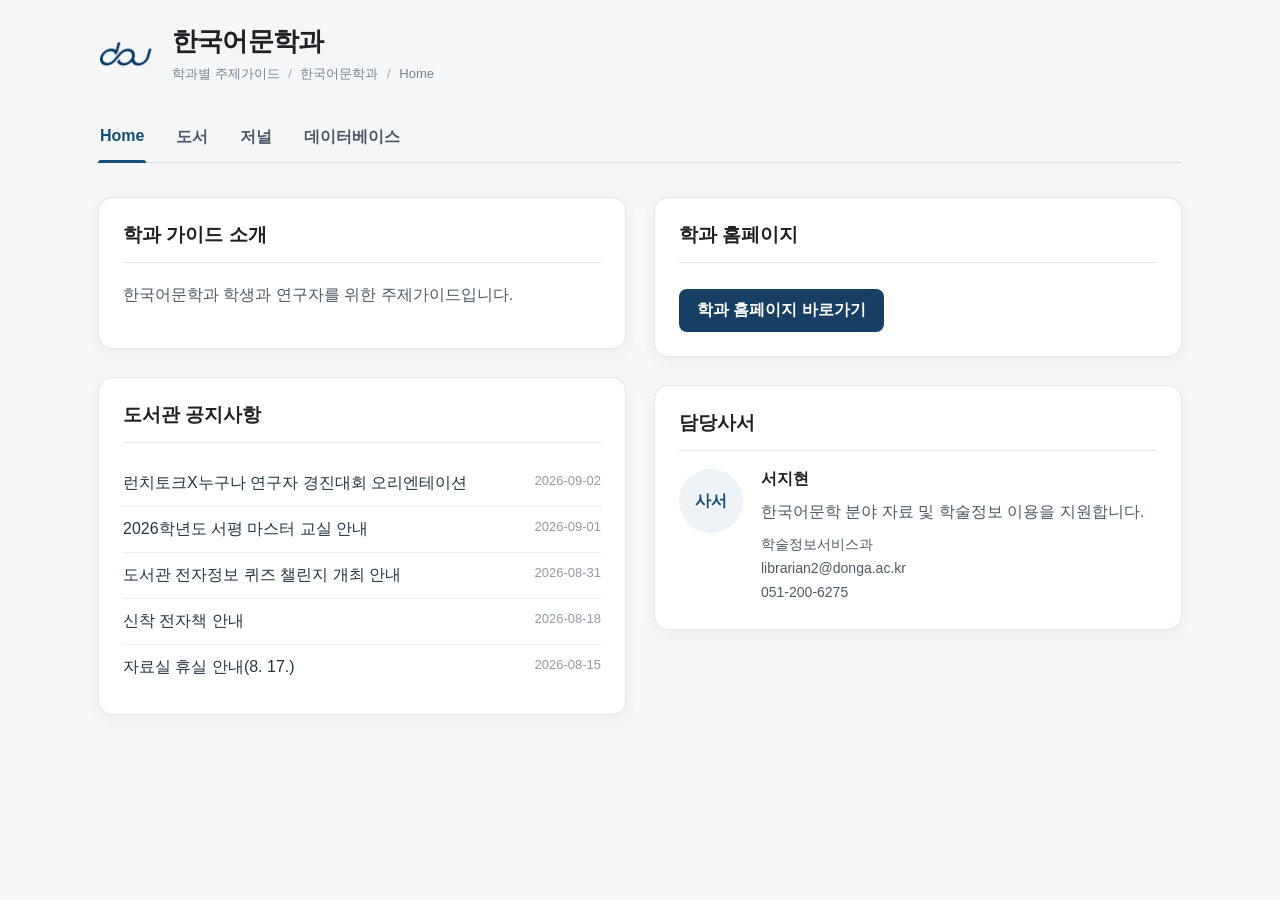
==== public/guide/korean-language-literature/index.html @ 9e4f4339 "Initial subject guide prototype" ====
<!DOCTYPE html>
<html lang="ko">
<head>
    <meta charset="UTF-8">
    <meta name="viewport" content="width=device-width, initial-scale=1.0">

    <title>
한국어문학과 주제가이드
</title>

    <link rel="stylesheet" href="/static/css/style.css">
</head>

<body>

    <div class="site-container">

        <header class="site-header">

            <div class="guide-title-wrap">
                <div class="guide-logo">
                    <img src="/static/images/logo.png" alt="동아대학교">
                </div>

                <div>
                    <h1 class="guide-title">한국어문학과</h1>

                    <div class="breadcrumb">
                        학과별 주제가이드
                        <span>/</span>
                        한국어문학과
                        <span>/</span>
                        
Home

                    </div>
                </div>
            </div>

                <nav class="guide-nav">
                    <a href="/guide/korean-language-literature/"
                    class="
active
">
                        Home
                    </a>

                    <a href="/guide/korean-language-literature/book/"
                    class="">
                        도서
                    </a>

                    <a href="/guide/korean-language-literature/journal/"
                    class="">
                        저널
                    </a>

                    <a href="/guide/korean-language-literature/database/"
                    class="">
                        데이터베이스
                    </a>
             </nav>

        </header>

        <main class="main-content">
            

<div class="home-grid">

    <div class="home-column">

        <section class="content-card">
            <h2>학과 가이드 소개</h2>

            <p>
                한국어문학과 학생과 연구자를 위한 주제가이드입니다.
            </p>
        </section>


        <section class="content-card">
            <h2>도서관 공지사항</h2>

            <ul class="notice-list">

                
                <li>
                    <a
                        href="https://library.donga.ac.kr/community/notice/?pid=37751"
                        target="_blank"
                        rel="noopener"
                    >
                        런치토크X누구나 연구자 경진대회 오리엔테이션
                    </a>

                    <span>
                        2026-09-02
                    </span>
                </li>
                
                <li>
                    <a
                        href="https://library.donga.ac.kr/community/notice/?pid=37622"
                        target="_blank"
                        rel="noopener"
                    >
                        2026학년도 서평 마스터 교실 안내
                    </a>

                    <span>
                        2026-09-01
                    </span>
                </li>
                
                <li>
                    <a
                        href="https://library.donga.ac.kr/community/notice/?pid=37698"
                        target="_blank"
                        rel="noopener"
                    >
                        도서관 전자정보 퀴즈 챌린지 개최 안내
                    </a>

                    <span>
                        2026-08-31
                    </span>
                </li>
                
                <li>
                    <a
                        href="https://library.donga.ac.kr/community/notice/?pid=37528"
                        target="_blank"
                        rel="noopener"
                    >
                        신착 전자책 안내
                    </a>

                    <span>
                        2026-08-18
                    </span>
                </li>
                
                <li>
                    <a
                        href="https://library.donga.ac.kr/community/notice/?pid=37546"
                        target="_blank"
                        rel="noopener"
                    >
                        자료실 휴실 안내(8. 17.)
                    </a>

                    <span>
                        2026-08-15
                    </span>
                </li>
                

            </ul>
        </section>

    </div>


    <div class="home-column">

        <section class="content-card">
            <h2>학과 홈페이지</h2>

            <p>
                
            </p>

            <a
                class="primary-button"
                href="https://korean.donga.ac.kr/"
                target="_blank"
                rel="noopener"
            >
                학과 홈페이지 바로가기
            </a>
        </section>


        <section class="content-card">
            <h2>담당사서</h2>

            <div class="librarian-info">

                <div class="librarian-avatar">
                    사서
                </div>

                <div>
                    <strong>
                        서지현
                    </strong>

                    <p>
                        한국어문학 분야 자료 및 학술정보 이용을 지원합니다.
                    </p>

                    <p class="librarian-contact">
                        학술정보서비스과<br>
                        librarian2@donga.ac.kr<br>
                        051-200-6275
                    </p>
                </div>

            </div>
        </section>

    </div>

</div>


        </main>

    </div>

</body>
</html>
---- static/css/style.css ----
* {
    box-sizing: border-box;
}


/* -------------------------
   기본
------------------------- */

body {
    margin: 0;

    font-family:
        -apple-system,
        BlinkMacSystemFont,
        "Segoe UI",
        "Noto Sans KR",
        Arial,
        sans-serif;

    background: #f4f6f8;
    color: #202124;
}

.site-container {
    max-width: 1140px;
    margin: 0 auto;
    padding: 24px 28px 60px;
}


/* -------------------------
   상단 영역
------------------------- */

.site-header {
    margin-bottom: 34px;
}

.guide-title-wrap {
    display: flex;
    align-items: center;
    gap: 18px;
}

.guide-logo {
    width: 56px;
    flex-shrink: 0;
}

.guide-logo img {
    display: block;
    width: 56px;
    height: auto;
}

.guide-title {
    margin: 0;

    font-size: 26px;
    font-weight: 700;

    letter-spacing: -0.8px;
}

.breadcrumb {
    margin-top: 6px;

    font-size: 13px;
    color: #7b8490;
}

.breadcrumb span {
    margin: 0 5px;
    color: #a0a6ad;
}


/* -------------------------
   상단 탭 메뉴
------------------------- */

.guide-nav {
    display: flex;
    gap: 28px;

    margin-top: 32px;

    border-bottom: 1px solid #d9dde2;
}

.guide-nav a {
    position: relative;

    display: inline-block;

    padding: 12px 2px 14px;

    font-size: 16px;
    font-weight: 600;

    color: #4d5966;

    text-decoration: none;
}

.guide-nav a:hover {
    color: #174e78;
}

.guide-nav a.active {
    color: #174e78;
}

.guide-nav a.active::after {
    content: "";

    position: absolute;

    left: 0;
    right: 0;
    bottom: -1px;

    height: 3px;

    background: #174e78;

    border-radius: 3px 3px 0 0;
}


/* -------------------------
   본문 공통
------------------------- */

.main-content {
    width: 100%;
}

.content-section {
    background: #ffffff;

    border: 1px solid #e4e7eb;
    border-radius: 14px;

    padding: 24px;

    box-shadow:
        0 4px 16px rgba(0, 0, 0, 0.035);
}

.content-section h2 {
    margin-top: 0;
    font-size: 20px;
}


/* -------------------------
   공통 카드
------------------------- */

.content-card {
    background: #ffffff;

    border: 1px solid #e4e7eb;
    border-radius: 14px;

    padding: 24px;

    box-shadow:
        0 4px 16px rgba(0, 0, 0, 0.035);
}

.content-card h2 {
    margin: 0 0 18px;
    padding-bottom: 14px;

    font-size: 19px;
    font-weight: 700;

    border-bottom: 1px solid #e5e8eb;
}

.content-card p {
    line-height: 1.7;
    color: #4f5964;
}


/* -------------------------
   Home
------------------------- */

.home-grid {
    display: grid;

    grid-template-columns:
        minmax(0, 1fr)
        minmax(0, 1fr);

    gap: 28px;

    align-items: start;
}

.home-column {
    display: flex;
    flex-direction: column;
    gap: 28px;
}


/* -------------------------
   공지사항
------------------------- */

.notice-list {
    list-style: none;

    margin: 0;
    padding: 0;
}

.notice-list li {
    display: flex;

    justify-content: space-between;
    gap: 20px;

    padding: 12px 0;

    border-bottom: 1px solid #edf0f2;
}

.notice-list li:last-child {
    border-bottom: 0;
}

.notice-list a {
    color: #263645;
    text-decoration: none;
}

.notice-list a:hover {
    text-decoration: underline;
}

.notice-list span {
    flex-shrink: 0;

    font-size: 13px;
    color: #929aa3;
}


/* -------------------------
   버튼
------------------------- */

.primary-button {
    display: inline-block;

    margin-top: 8px;

    padding: 11px 18px;

    background: #173f63;
    color: #ffffff;

    border-radius: 8px;

    font-weight: 600;

    text-decoration: none;
}

.primary-button:hover {
    background: #102f4c;
}


/* -------------------------
   담당사서
------------------------- */

.librarian-info {
    display: flex;

    gap: 18px;

    align-items: flex-start;
}

.librarian-avatar {
    display: flex;

    align-items: center;
    justify-content: center;

    flex: 0 0 64px;

    height: 64px;

    border-radius: 50%;

    background: #eef3f7;

    color: #174e78;
    font-weight: 700;
}

.librarian-info p {
    margin: 8px 0 0;
}

.librarian-contact {
    font-size: 14px;
    color: #68737e;
}


/* -------------------------
   저널 페이지 소개
------------------------- */

.page-intro {
    margin-bottom: 20px;
}

.page-intro p {
    margin: 0;

    font-size: 20px;
    line-height: 1.6;

    color: #202124;
}


/* -------------------------
   저널 페이지 레이아웃
------------------------- */

.journal-layout {
    display: grid;

    grid-template-columns:
        minmax(0, 1fr)
        minmax(0, 1fr);

    gap: 44px;

    align-items: start;
}

.journal-left,
.journal-right {
    display: flex;
    flex-direction: column;

    gap: 28px;
}


/* -------------------------
   저널 검색
------------------------- */

.journal-search-card {
    min-height: 165px;
}

.card-description {
    margin: 0 0 16px;

    font-size: 14px;
    color: #68737e;
}

.journal-search-form {
    display: flex;

    width: 100%;
}

.journal-search-form input[type="text"] {
    flex: 1;

    min-width: 0;

    padding: 13px 14px;

    border: 1px solid #cfd6dd;
    border-right: 0;

    border-radius: 8px 0 0 8px;

    background: #ffffff;

    font-size: 14px;

    outline: none;
}

.journal-search-form input[type="text"]:focus {
    border-color: #174e78;
}

.journal-search-form button {
    flex: 0 0 72px;

    border: 0;

    border-radius: 0 8px 8px 0;

    background: #173f63;
    color: #ffffff;

    font-size: 14px;
    font-weight: 600;

    cursor: pointer;
}

.journal-search-form button:hover {
    background: #102f4c;
}


/* -------------------------
   저널 카드 그리드
------------------------- */

.journal-card-grid {
    display: grid;

    grid-template-columns:
        repeat(2, minmax(0, 1fr));

    gap: 14px;
}

.journal-card {
    display: block;

    padding: 17px 16px;

    background: #ffffff;

    border: 1px solid #dfe5ea;
    border-radius: 11px;

    color: inherit;

    text-decoration: none;

    transition:
        border-color 0.15s ease,
        box-shadow 0.15s ease,
        transform 0.15s ease;
}

.journal-card:hover {
    border-color: #b9c8d4;

    box-shadow:
        0 5px 14px rgba(0, 0, 0, 0.05);

    transform: translateY(-1px);
}

.journal-card-header {
    display: flex;

    align-items: flex-start;
    justify-content: space-between;

    gap: 10px;
}

.journal-card h3 {
    margin: 0;

    font-size: 16px;
    line-height: 1.45;

    color: #124d7b;
}

.journal-publisher {
    margin: 12px 0 10px;

    font-size: 13px;

    color: #68737e;
}

.journal-meta {
    display: flex;

    flex-wrap: wrap;

    gap: 8px 16px;

    font-size: 12px;

    color: #8a939c;
}

.journal-meta strong {
    margin-right: 4px;

    color: #4d5966;
}


/* -------------------------
   KCI 배지
------------------------- */

.kci-badge {
    flex-shrink: 0;

    padding: 4px 8px;

    border-radius: 999px;

    background: #edf4fa;

    font-size: 12px;
    font-weight: 700;

    color: #174e78;
}


/* -------------------------
   빈 데이터 안내
------------------------- */

.empty-message {
    grid-column: 1 / -1;

    margin: 0;

    color: #7a838d;
}


/* -------------------------
   반응형
------------------------- */

@media (max-width: 900px) {

    .journal-layout,
    .database-layout {
        grid-template-columns: 1fr;

        gap: 28px;
    }

}


@media (max-width: 820px) {

    .home-grid {
        grid-template-columns: 1fr;
    }

}


@media (max-width: 768px) {

    .site-container {
        padding: 20px 18px 40px;
    }

    .guide-title-wrap {
        align-items: flex-start;
    }

    .guide-logo {
        width: 42px;
    }

    .guide-logo img {
        width: 42px;
    }

    .guide-title {
        font-size: 22px;
    }

    .guide-nav {
        gap: 18px;

        overflow-x: auto;
    }

    .guide-nav a {
        white-space: nowrap;
    }

}


@media (max-width: 620px) {

    .journal-card-grid {
        grid-template-columns: 1fr;
    }

}

/* -------------------------
   Database Page
------------------------- */

.database-layout {
    display: grid;

    grid-template-columns:
        minmax(0, 1fr)
        minmax(0, 1fr);

    gap: 52px;

    align-items: start;
}


.database-list {
    display: flex;
    flex-direction: column;
}


.database-item {
    padding: 14px 0 20px;

    border-bottom: 1px solid #e5e8eb;
}

.database-item:first-child {
    padding-top: 14px;
}

.database-item:last-child {
    padding-bottom: 0;
    border-bottom: 0;
}


.database-title-row {
    display: flex;

    align-items: center;

    gap: 14px;

    width: fit-content;

    color: #124d7b;

    text-decoration: none;
}


.database-title-row:hover .database-name {
    text-decoration: underline;
}


.database-logo {
    display: block;

    width: 96px;
    max-height: 36px;

    object-fit: contain;
    object-position: left center;
}


.database-name {
    font-size: 16px;
    line-height: 1.4;
}


.database-description {
    margin: 12px 0 12px;

    font-size: 14px;
    line-height: 1.6;

    color: #4f5964;
}


.database-meta {
    margin: 0;
}


.database-meta div {
    display: flex;

    gap: 10px;

    margin-top: 5px;

    font-size: 13px;
    line-height: 1.5;
}


.database-meta dt {
    flex: 0 0 32px;

    margin: 0;

    font-weight: 700;

    color: #35414d;
}


.database-meta dd {
    margin: 0;

    color: #67717b;
}
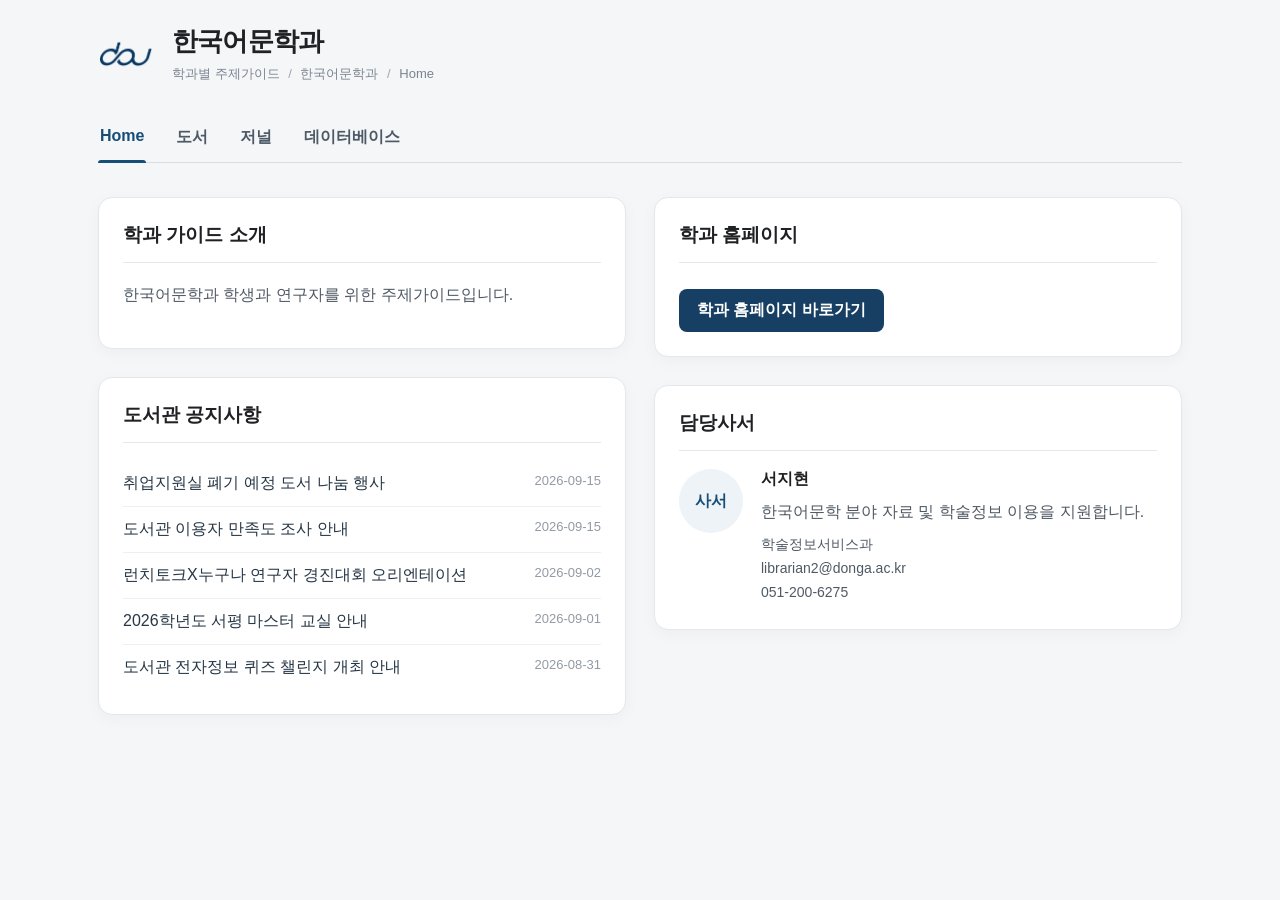
==== commit 39bb1fee: "Update subject guide" ====
--- a/public/guide/korean-language-literature/index.html
+++ b/public/guide/korean-language-literature/index.html
@@ -87,6 +87,34 @@
                 
                 <li>
                     <a
+                        href="https://library.donga.ac.kr/community/notice/?pid=38043"
+                        target="_blank"
+                        rel="noopener"
+                    >
+                        취업지원실 폐기 예정 도서 나눔 행사
+                    </a>
+
+                    <span>
+                        2026-09-15
+                    </span>
+                </li>
+                
+                <li>
+                    <a
+                        href="https://library.donga.ac.kr/community/notice/?pid=38039"
+                        target="_blank"
+                        rel="noopener"
+                    >
+                        도서관 이용자 만족도 조사 안내
+                    </a>
+
+                    <span>
+                        2026-09-15
+                    </span>
+                </li>
+                
+                <li>
+                    <a
                         href="https://library.donga.ac.kr/community/notice/?pid=37751"
                         target="_blank"
                         rel="noopener"
@@ -124,34 +152,6 @@
 
                     <span>
                         2026-08-31
-                    </span>
-                </li>
-                
-                <li>
-                    <a
-                        href="https://library.donga.ac.kr/community/notice/?pid=37528"
-                        target="_blank"
-                        rel="noopener"
-                    >
-                        신착 전자책 안내
-                    </a>
-
-                    <span>
-                        2026-08-18
-                    </span>
-                </li>
-                
-                <li>
-                    <a
-                        href="https://library.donga.ac.kr/community/notice/?pid=37546"
-                        target="_blank"
-                        rel="noopener"
-                    >
-                        자료실 휴실 안내(8. 17.)
-                    </a>
-
-                    <span>
-                        2026-08-15
                     </span>
                 </li>
                 
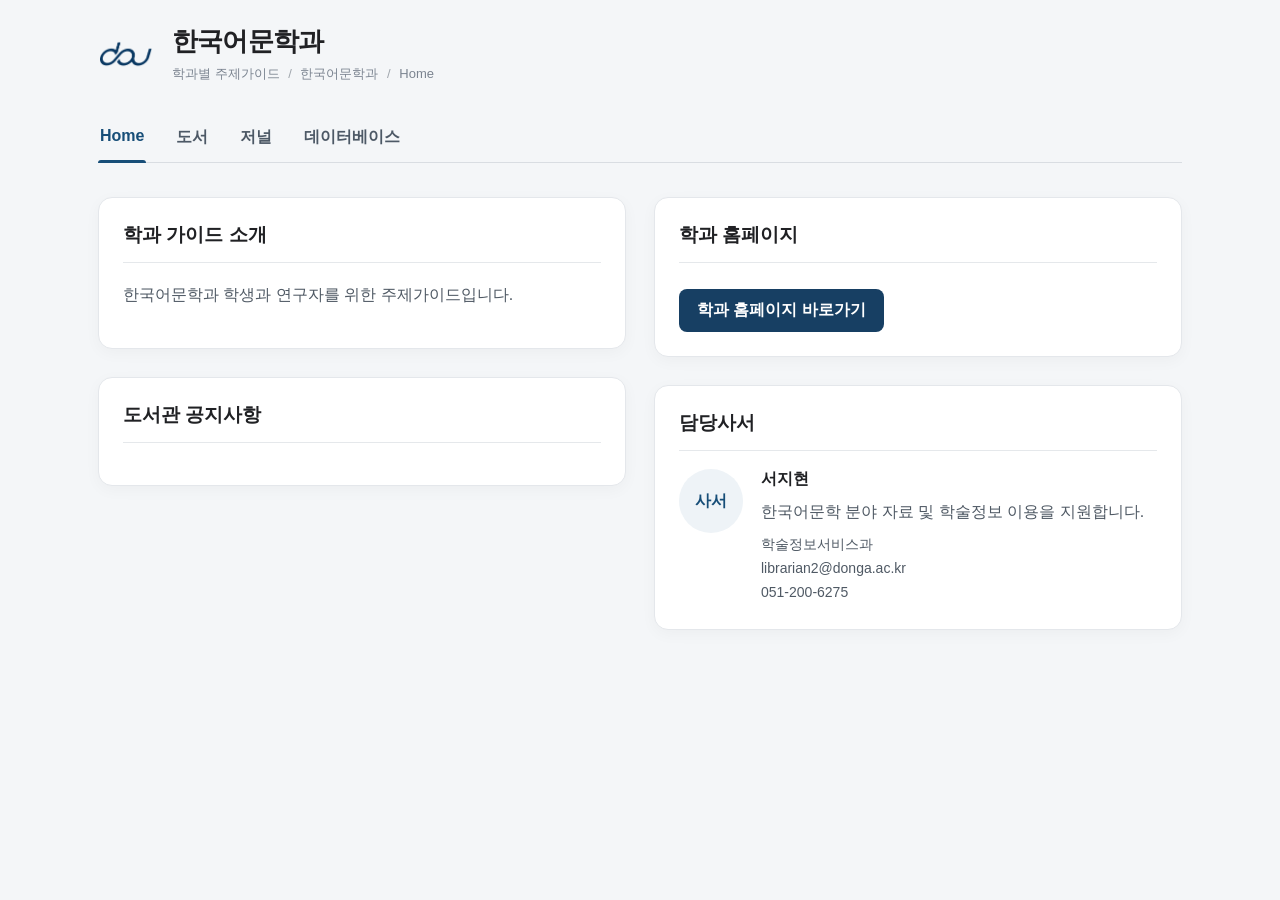
==== commit bf0a7b05: "도서페이지완료" ====
--- a/public/guide/korean-language-literature/index.html
+++ b/public/guide/korean-language-literature/index.html
@@ -26,7 +26,7 @@
                     <h1 class="guide-title">한국어문학과</h1>
 
                     <div class="breadcrumb">
-                        학과별 주제가이드
+                        <a href="/guide/">학과별 주제가이드</a>
                         <span>/</span>
                         한국어문학과
                         <span>/</span>
@@ -84,76 +84,6 @@
 
             <ul class="notice-list">
 
-                
-                <li>
-                    <a
-                        href="https://library.donga.ac.kr/community/notice/?pid=38043"
-                        target="_blank"
-                        rel="noopener"
-                    >
-                        취업지원실 폐기 예정 도서 나눔 행사
-                    </a>
-
-                    <span>
-                        2026-09-15
-                    </span>
-                </li>
-                
-                <li>
-                    <a
-                        href="https://library.donga.ac.kr/community/notice/?pid=38039"
-                        target="_blank"
-                        rel="noopener"
-                    >
-                        도서관 이용자 만족도 조사 안내
-                    </a>
-
-                    <span>
-                        2026-09-15
-                    </span>
-                </li>
-                
-                <li>
-                    <a
-                        href="https://library.donga.ac.kr/community/notice/?pid=37751"
-                        target="_blank"
-                        rel="noopener"
-                    >
-                        런치토크X누구나 연구자 경진대회 오리엔테이션
-                    </a>
-
-                    <span>
-                        2026-09-02
-                    </span>
-                </li>
-                
-                <li>
-                    <a
-                        href="https://library.donga.ac.kr/community/notice/?pid=37622"
-                        target="_blank"
-                        rel="noopener"
-                    >
-                        2026학년도 서평 마스터 교실 안내
-                    </a>
-
-                    <span>
-                        2026-09-01
-                    </span>
-                </li>
-                
-                <li>
-                    <a
-                        href="https://library.donga.ac.kr/community/notice/?pid=37698"
-                        target="_blank"
-                        rel="noopener"
-                    >
-                        도서관 전자정보 퀴즈 챌린지 개최 안내
-                    </a>
-
-                    <span>
-                        2026-08-31
-                    </span>
-                </li>
                 
 
             </ul>
--- a/static/css/style.css
+++ b/static/css/style.css
@@ -1,15 +1,13 @@
+/* =========================================================
+   공통
+   ========================================================= */
+
 * {
     box-sizing: border-box;
 }
 
-
-/* -------------------------
-   기본
-------------------------- */
-
 body {
     margin: 0;
-
     font-family:
         -apple-system,
         BlinkMacSystemFont,
@@ -17,21 +15,25 @@
         "Noto Sans KR",
         Arial,
         sans-serif;
-
     background: #f4f6f8;
     color: #202124;
 }
 
 .site-container {
+    width: 100%;
     max-width: 1140px;
     margin: 0 auto;
     padding: 24px 28px 60px;
 }
 
-
-/* -------------------------
+.main-content {
+    width: 100%;
+}
+
+
+/* =========================================================
    상단 영역
-------------------------- */
+   ========================================================= */
 
 .site-header {
     margin-bottom: 34px;
@@ -56,16 +58,13 @@
 
 .guide-title {
     margin: 0;
-
     font-size: 26px;
     font-weight: 700;
-
     letter-spacing: -0.8px;
 }
 
 .breadcrumb {
     margin-top: 6px;
-
     font-size: 13px;
     color: #7b8490;
 }
@@ -75,78 +74,66 @@
     color: #a0a6ad;
 }
 
-
-/* -------------------------
+.breadcrumb a {
+    color: inherit;
+    text-decoration: none;
+}
+
+.breadcrumb a:hover {
+    color: #174e78;
+    text-decoration: underline;
+}
+
+
+/* =========================================================
    상단 탭 메뉴
-------------------------- */
+   ========================================================= */
 
 .guide-nav {
     display: flex;
     gap: 28px;
-
     margin-top: 32px;
-
     border-bottom: 1px solid #d9dde2;
 }
 
 .guide-nav a {
     position: relative;
-
     display: inline-block;
-
     padding: 12px 2px 14px;
-
     font-size: 16px;
     font-weight: 600;
-
     color: #4d5966;
-
     text-decoration: none;
 }
 
-.guide-nav a:hover {
-    color: #174e78;
-}
-
+.guide-nav a:hover,
 .guide-nav a.active {
     color: #174e78;
 }
 
 .guide-nav a.active::after {
     content: "";
-
     position: absolute;
-
     left: 0;
     right: 0;
     bottom: -1px;
-
     height: 3px;
-
     background: #174e78;
-
     border-radius: 3px 3px 0 0;
 }
 
 
-/* -------------------------
-   본문 공통
-------------------------- */
-
-.main-content {
-    width: 100%;
-}
-
-.content-section {
+/* =========================================================
+   공통 본문 / 카드
+   ========================================================= */
+
+.content-section,
+.content-card {
     background: #ffffff;
-
     border: 1px solid #e4e7eb;
     border-radius: 14px;
-
     padding: 24px;
-
-    box-shadow:
-        0 4px 16px rgba(0, 0, 0, 0.035);
+    box-shadow: 0 4px 16px rgba(0, 0, 0, 0.035);
 }
 
 .content-section h2 {
@@ -154,30 +141,11 @@
     font-size: 20px;
 }
 
-
-/* -------------------------
-   공통 카드
-------------------------- */
-
-.content-card {
-    background: #ffffff;
-
-    border: 1px solid #e4e7eb;
-    border-radius: 14px;
-
-    padding: 24px;
-
-    box-shadow:
-        0 4px 16px rgba(0, 0, 0, 0.035);
-}
-
 .content-card h2 {
     margin: 0 0 18px;
     padding-bottom: 14px;
-
     font-size: 19px;
     font-weight: 700;
-
     border-bottom: 1px solid #e5e8eb;
 }
 
@@ -186,20 +154,34 @@
     color: #4f5964;
 }
 
-
-/* -------------------------
+.page-intro {
+    margin-bottom: 20px;
+}
+
+.page-intro p {
+    margin: 0;
+    font-size: 20px;
+    line-height: 1.6;
+    color: #202124;
+}
+
+.empty-message {
+    grid-column: 1 / -1;
+    margin: 0;
+    color: #7a838d;
+}
+
+
+/* =========================================================
    Home
-------------------------- */
+   ========================================================= */
 
 .home-grid {
     display: grid;
-
     grid-template-columns:
         minmax(0, 1fr)
         minmax(0, 1fr);
-
     gap: 28px;
-
     align-items: start;
 }
 
@@ -210,25 +192,19 @@
 }
 
 
-/* -------------------------
-   공지사항
-------------------------- */
+/* 공지사항 */
 
 .notice-list {
     list-style: none;
-
     margin: 0;
     padding: 0;
 }
 
 .notice-list li {
     display: flex;
-
     justify-content: space-between;
     gap: 20px;
-
     padding: 12px 0;
-
     border-bottom: 1px solid #edf0f2;
 }
 
@@ -247,30 +223,21 @@
 
 .notice-list span {
     flex-shrink: 0;
-
     font-size: 13px;
     color: #929aa3;
 }
 
 
-/* -------------------------
-   버튼
-------------------------- */
+/* 버튼 */
 
 .primary-button {
     display: inline-block;
-
     margin-top: 8px;
-
     padding: 11px 18px;
-
     background: #173f63;
     color: #ffffff;
-
     border-radius: 8px;
-
     font-weight: 600;
-
     text-decoration: none;
 }
 
@@ -279,32 +246,22 @@
 }
 
 
-/* -------------------------
-   담당사서
-------------------------- */
+/* 담당사서 */
 
 .librarian-info {
     display: flex;
-
     gap: 18px;
-
     align-items: flex-start;
 }
 
 .librarian-avatar {
     display: flex;
-
     align-items: center;
     justify-content: center;
-
     flex: 0 0 64px;
-
     height: 64px;
-
     border-radius: 50%;
-
     background: #eef3f7;
-
     color: #174e78;
     font-weight: 700;
 }
@@ -319,37 +276,16 @@
 }
 
 
-/* -------------------------
-   저널 페이지 소개
-------------------------- */
-
-.page-intro {
-    margin-bottom: 20px;
-}
-
-.page-intro p {
-    margin: 0;
-
-    font-size: 20px;
-    line-height: 1.6;
-
-    color: #202124;
-}
-
-
-/* -------------------------
-   저널 페이지 레이아웃
-------------------------- */
+/* =========================================================
+   Journal
+   ========================================================= */
 
 .journal-layout {
     display: grid;
-
     grid-template-columns:
         minmax(0, 1fr)
         minmax(0, 1fr);
-
     gap: 44px;
-
     align-items: start;
 }
 
@@ -357,14 +293,11 @@
 .journal-right {
     display: flex;
     flex-direction: column;
-
     gap: 28px;
 }
 
 
-/* -------------------------
-   저널 검색
-------------------------- */
+/* 저널 검색 */
 
 .journal-search-card {
     min-height: 165px;
@@ -372,33 +305,24 @@
 
 .card-description {
     margin: 0 0 16px;
-
     font-size: 14px;
     color: #68737e;
 }
 
 .journal-search-form {
     display: flex;
-
     width: 100%;
 }
 
 .journal-search-form input[type="text"] {
     flex: 1;
-
     min-width: 0;
-
     padding: 13px 14px;
-
     border: 1px solid #cfd6dd;
     border-right: 0;
-
     border-radius: 8px 0 0 8px;
-
     background: #ffffff;
-
     font-size: 14px;
-
     outline: none;
 }
 
@@ -408,17 +332,12 @@
 
 .journal-search-form button {
     flex: 0 0 72px;
-
     border: 0;
-
     border-radius: 0 8px 8px 0;
-
     background: #173f63;
     color: #ffffff;
-
     font-size: 14px;
     font-weight: 600;
-
     cursor: pointer;
 }
 
@@ -427,33 +346,24 @@
 }
 
 
-/* -------------------------
-   저널 카드 그리드
-------------------------- */
+/* 저널 카드 */
 
 .journal-card-grid {
     display: grid;
-
     grid-template-columns:
         repeat(2, minmax(0, 1fr));
-
     gap: 14px;
 }
 
 .journal-card {
     display: block;
-
+    min-width: 0;
     padding: 17px 16px;
-
     background: #ffffff;
-
     border: 1px solid #dfe5ea;
     border-radius: 11px;
-
     color: inherit;
-
     text-decoration: none;
-
     transition:
         border-color 0.15s ease,
         box-shadow 0.15s ease,
@@ -462,185 +372,76 @@
 
 .journal-card:hover {
     border-color: #b9c8d4;
-
-    box-shadow:
-        0 5px 14px rgba(0, 0, 0, 0.05);
-
+    box-shadow: 0 5px 14px rgba(0, 0, 0, 0.05);
     transform: translateY(-1px);
 }
 
 .journal-card-header {
     display: flex;
-
     align-items: flex-start;
     justify-content: space-between;
-
     gap: 10px;
 }
 
 .journal-card h3 {
     margin: 0;
-
     font-size: 16px;
     line-height: 1.45;
-
     color: #124d7b;
 }
 
 .journal-publisher {
     margin: 12px 0 10px;
-
     font-size: 13px;
-
     color: #68737e;
 }
 
 .journal-meta {
     display: flex;
-
     flex-wrap: wrap;
-
     gap: 8px 16px;
-
     font-size: 12px;
-
     color: #8a939c;
 }
 
 .journal-meta strong {
     margin-right: 4px;
-
     color: #4d5966;
 }
-
-
-/* -------------------------
-   KCI 배지
-------------------------- */
 
 .kci-badge {
     flex-shrink: 0;
-
     padding: 4px 8px;
-
     border-radius: 999px;
-
     background: #edf4fa;
-
     font-size: 12px;
     font-weight: 700;
-
     color: #174e78;
 }
 
 
-/* -------------------------
-   빈 데이터 안내
-------------------------- */
-
-.empty-message {
-    grid-column: 1 / -1;
-
-    margin: 0;
-
-    color: #7a838d;
-}
-
-
-/* -------------------------
-   반응형
-------------------------- */
-
-@media (max-width: 900px) {
-
-    .journal-layout,
-    .database-layout {
-        grid-template-columns: 1fr;
-
-        gap: 28px;
-    }
-
-}
-
-
-@media (max-width: 820px) {
-
-    .home-grid {
-        grid-template-columns: 1fr;
-    }
-
-}
-
-
-@media (max-width: 768px) {
-
-    .site-container {
-        padding: 20px 18px 40px;
-    }
-
-    .guide-title-wrap {
-        align-items: flex-start;
-    }
-
-    .guide-logo {
-        width: 42px;
-    }
-
-    .guide-logo img {
-        width: 42px;
-    }
-
-    .guide-title {
-        font-size: 22px;
-    }
-
-    .guide-nav {
-        gap: 18px;
-
-        overflow-x: auto;
-    }
-
-    .guide-nav a {
-        white-space: nowrap;
-    }
-
-}
-
-
-@media (max-width: 620px) {
-
-    .journal-card-grid {
-        grid-template-columns: 1fr;
-    }
-
-}
-
-/* -------------------------
-   Database Page
-------------------------- */
+/* =========================================================
+   Database
+   ========================================================= */
 
 .database-layout {
     display: grid;
-
     grid-template-columns:
         minmax(0, 1fr)
         minmax(0, 1fr);
-
     gap: 52px;
-
     align-items: start;
 }
 
-
 .database-list {
     display: flex;
     flex-direction: column;
-}
-
+    min-width: 0;
+}
 
 .database-item {
+    min-width: 0;
     padding: 14px 0 20px;
-
     border-bottom: 1px solid #e5e8eb;
 }
 
@@ -653,84 +454,625 @@
     border-bottom: 0;
 }
 
-
 .database-title-row {
     display: flex;
-
     align-items: center;
-
     gap: 14px;
-
-    width: fit-content;
-
+    max-width: 100%;
     color: #124d7b;
-
     text-decoration: none;
 }
-
 
 .database-title-row:hover .database-name {
     text-decoration: underline;
 }
 
-
 .database-logo {
     display: block;
-
+    flex: 0 0 96px;
     width: 96px;
     max-height: 36px;
-
     object-fit: contain;
     object-position: left center;
 }
 
-
 .database-name {
+    min-width: 0;
     font-size: 16px;
     line-height: 1.4;
-}
-
+    overflow-wrap: anywhere;
+}
 
 .database-description {
-    margin: 12px 0 12px;
-
+    margin: 12px 0;
     font-size: 14px;
     line-height: 1.6;
-
     color: #4f5964;
 }
 
-
 .database-meta {
     margin: 0;
 }
 
-
 .database-meta div {
     display: flex;
-
     gap: 10px;
-
     margin-top: 5px;
-
     font-size: 13px;
     line-height: 1.5;
 }
 
-
 .database-meta dt {
     flex: 0 0 32px;
-
-    margin: 0;
-
+    margin: 0;
     font-weight: 700;
-
     color: #35414d;
 }
 
-
 .database-meta dd {
-    margin: 0;
-
+    min-width: 0;
+    margin: 0;
     color: #67717b;
+}
+
+/* =========================================================
+   Book
+   ========================================================= */
+
+.book-layout {
+    display: grid;
+    grid-template-columns:
+        minmax(0, 0.95fr)
+        minmax(0, 1.05fr);
+    gap: 40px;
+    align-items: start;
+}
+
+.book-left,
+.book-right {
+    display: flex;
+    flex-direction: column;
+    gap: 24px;
+}
+
+
+/* 도서 검색 */
+
+.book-search-form {
+    display: flex;
+    width: 100%;
+}
+
+.book-search-form input[type="text"] {
+    flex: 1;
+    min-width: 0;
+    padding: 13px 14px;
+    border: 1px solid #cfd6dd;
+    border-right: 0;
+    border-radius: 8px 0 0 8px;
+    background: #ffffff;
+    font-size: 14px;
+    outline: none;
+}
+
+.book-search-form input[type="text"]:focus {
+    border-color: #174e78;
+}
+
+.book-search-form button {
+    flex: 0 0 72px;
+    border: 0;
+    border-radius: 0 8px 8px 0;
+    background: #173f63;
+    color: #ffffff;
+    font-size: 14px;
+    font-weight: 600;
+    cursor: pointer;
+}
+
+.book-search-form button:hover {
+    background: #102f4c;
+}
+
+
+/* 주제별 도서 브라우징 */
+
+.book-subject-list {
+    display: flex;
+    flex-wrap: wrap;
+    gap: 10px;
+}
+
+.book-subject-link {
+    display: inline-flex;
+    align-items: center;
+    gap: 7px;
+    padding: 11px 14px;
+    border: 1px solid #e4e8ec;
+    border-radius: 9px;
+    background: #f8fafb;
+    color: #174e78;
+    text-decoration: none;
+    font-size: 14px;
+    font-weight: 600;
+}
+
+.book-subject-link:hover {
+    border-color: #b9c8d4;
+    background: #f2f6f8;
+}
+
+.book-subject-code {
+    font-weight: 700;
+}
+
+
+/* 도서 찾는 방법 */
+
+.book-video-wrap {
+    position: relative;
+    width: 100%;
+    padding-top: 56.25%;
+    overflow: hidden;
+    border-radius: 10px;
+    background: #e9edf1;
+}
+
+.book-video-wrap iframe {
+    position: absolute;
+    inset: 0;
+    width: 100%;
+    height: 100%;
+    border: 0;
+}
+
+
+/* 희망도서 */
+
+.book-request-content {
+    display: flex;
+    flex-direction: column;
+    align-items: flex-start;
+}
+
+.book-request-content h2 {
+    width: 100%;
+}
+
+.book-request-content p {
+    margin: 0 0 8px;
+}
+
+
+/* 신착도서 */
+
+.book-new-info {
+    margin-bottom: 18px;
+    padding: 13px 14px;
+    border-radius: 9px;
+    background: #f4f6f8;
+    font-size: 13px;
+    color: #5f6a75;
+}
+
+.new-book-grid {
+    display: grid;
+    grid-template-columns:
+        repeat(2, minmax(0, 1fr));
+    gap: 14px;
+}
+
+.new-book-card {
+    min-width: 0;
+    padding: 18px 16px;
+    border: 1px solid #e0e5e9;
+    border-radius: 11px;
+    background: #ffffff;
+}
+
+.new-book-card h3 {
+    margin: 0 0 16px;
+    font-size: 15px;
+    line-height: 1.5;
+    color: #202124;
+}
+
+.new-book-card h3 a {
+    color: #174e78;
+    text-decoration: none;
+}
+
+.new-book-card h3 a:hover {
+    text-decoration: underline;
+}
+
+.new-book-meta {
+    margin: 0;
+}
+
+.new-book-meta div {
+    display: flex;
+    gap: 8px;
+    margin-top: 6px;
+    font-size: 12px;
+    line-height: 1.5;
+}
+
+.new-book-meta dt {
+    flex: 0 0 48px;
+    margin: 0;
+    font-weight: 700;
+    color: #4d5966;
+}
+
+.new-book-meta dd {
+    min-width: 0;
+    margin: 0;
+    color: #7b8490;
+}
+/* =========================================================
+   학과별 주제가이드 목록
+   ========================================================= */
+
+.directory-header {
+    margin-bottom: 32px;
+}
+
+.directory-brand {
+    display: flex;
+    align-items: center;
+    gap: 18px;
+}
+
+.directory-logo {
+    width: 56px;
+    height: auto;
+}
+
+.directory-brand h1 {
+    margin: 0;
+    font-size: 27px;
+    font-weight: 700;
+    letter-spacing: -0.8px;
+}
+
+.directory-brand p {
+    margin: 6px 0 0;
+    font-size: 14px;
+    color: #7b8490;
+}
+
+
+/* 목록 페이지 소개 */
+
+.guide-directory-hero {
+    margin-bottom: 24px;
+    padding: 28px 30px;
+    background: #ffffff;
+    border: 1px solid #e4e7eb;
+    border-radius: 14px;
+    box-shadow: 0 4px 16px rgba(0, 0, 0, 0.035);
+}
+
+.guide-directory-hero h2 {
+    margin: 0 0 10px;
+    font-size: 22px;
+}
+
+.guide-directory-hero p {
+    margin: 0;
+    line-height: 1.7;
+    color: #68737e;
+}
+
+
+/* 검색 */
+
+.guide-search-wrap {
+    margin-bottom: 22px;
+}
+
+.guide-search-wrap input {
+    width: 100%;
+    padding: 14px 16px;
+    border: 1px solid #cfd6dd;
+    border-radius: 10px;
+    background: #ffffff;
+    font-size: 15px;
+    outline: none;
+}
+
+.guide-search-wrap input:focus {
+    border-color: #174e78;
+    box-shadow: 0 0 0 3px rgba(23, 78, 120, 0.08);
+}
+
+
+/* 아코디언 */
+
+.guide-accordion {
+    display: flex;
+    flex-direction: column;
+    gap: 12px;
+}
+
+.guide-accordion-item {
+    overflow: hidden;
+    background: #ffffff;
+    border: 1px solid #e1e6eb;
+    border-radius: 12px;
+}
+
+.guide-accordion-button {
+    display: flex;
+    align-items: center;
+    justify-content: space-between;
+    gap: 16px;
+    width: 100%;
+    padding: 18px 20px;
+    border: 0;
+    background: #ffffff;
+    color: #263645;
+    font-size: 17px;
+    font-weight: 700;
+    text-align: left;
+    cursor: pointer;
+}
+
+.guide-accordion-button:hover {
+    background: #f8fafb;
+}
+
+.guide-accordion-meta {
+    display: flex;
+    align-items: center;
+    flex-shrink: 0;
+    gap: 14px;
+    font-size: 13px;
+    font-weight: 500;
+    color: #89939d;
+}
+
+.guide-accordion-icon {
+    display: inline-flex;
+    align-items: center;
+    justify-content: center;
+    width: 24px;
+    height: 24px;
+    border-radius: 50%;
+    background: #eef3f7;
+    color: #174e78;
+    font-size: 17px;
+    font-weight: 600;
+}
+
+.guide-accordion-panel {
+    display: none;
+    padding: 4px 20px 20px;
+}
+
+.guide-accordion-item.open .guide-accordion-panel {
+    display: block;
+}
+
+.guide-accordion-item.open .guide-accordion-icon {
+    transform: rotate(45deg);
+}
+
+.guide-department-list {
+    display: grid;
+    grid-template-columns:
+        repeat(3, minmax(0, 1fr));
+    gap: 10px;
+}
+
+.guide-department-link {
+    display: flex;
+    align-items: center;
+    justify-content: space-between;
+    min-width: 0;
+    gap: 12px;
+    padding: 13px 14px;
+    border: 1px solid #e5e9ed;
+    border-radius: 9px;
+    background: #ffffff;
+    color: #174e78;
+    text-decoration: none;
+    font-size: 14px;
+    font-weight: 600;
+}
+
+.guide-department-link:hover {
+    border-color: #b9c8d4;
+    background: #f8fafb;
+}
+
+.guide-department-arrow {
+    flex-shrink: 0;
+    color: #87929d;
+}
+
+.guide-search-empty {
+    margin-top: 24px;
+    padding: 24px;
+    background: #ffffff;
+    border: 1px solid #e1e6eb;
+    border-radius: 12px;
+    text-align: center;
+    color: #7a838d;
+}
+
+
+/* =========================================================
+   반응형
+   ---------------------------------------------------------
+   기본        : 901px 이상
+   태블릿 이하 : 900px 이하
+   모바일      : 768px 이하
+   소형 모바일 : 560px 이하
+   ========================================================= */
+
+
+/* ---------------------------------------------------------
+   태블릿 이하
+   --------------------------------------------------------- */
+
+@media (max-width: 900px) {
+
+    /* Home / Journal / Database 모두 1열 */
+    .home-grid,
+    .journal-layout,
+    .database-layout,
+    .book-layout {
+        grid-template-columns: 1fr;
+    }
+
+    .journal-layout,
+    .database-layout {
+        gap: 28px;
+    }
+
+    /* 목록 페이지 학과 2열 */
+    .guide-department-list {
+        grid-template-columns:
+            repeat(2, minmax(0, 1fr));
+    }
+}
+
+
+/* ---------------------------------------------------------
+   모바일
+   --------------------------------------------------------- */
+
+@media (max-width: 768px) {
+
+    .site-container {
+        padding: 20px 14px 40px;
+    }
+
+    .site-header {
+        margin-bottom: 26px;
+    }
+
+    .guide-title-wrap {
+        align-items: flex-start;
+        gap: 14px;
+    }
+
+    .guide-logo,
+    .guide-logo img {
+        width: 42px;
+    }
+
+    .guide-title {
+        font-size: 22px;
+    }
+
+    /* 탭을 스크롤시키지 않고 4등분 */
+    .guide-nav {
+        display: grid;
+        grid-template-columns: repeat(4, minmax(0, 1fr));
+        gap: 0;
+        width: 100%;
+        margin-top: 26px;
+        overflow: visible;
+    }
+
+    .guide-nav a {
+        min-width: 0;
+        padding: 12px 2px 14px;
+        font-size: 14px;
+        text-align: center;
+        white-space: nowrap;
+    }
+
+    .page-intro p {
+        font-size: 18px;
+    }
+
+    .content-card,
+    .content-section {
+        padding: 20px;
+    }
+
+    /* 공지 날짜 때문에 폭이 좁아지지 않도록 */
+    .notice-list li {
+        align-items: flex-start;
+        gap: 10px;
+    }
+
+    /* DB */
+    .database-logo {
+        flex-basis: 82px;
+        width: 82px;
+    }
+
+    .database-title-row {
+        gap: 12px;
+    }
+
+    /* 목록 페이지 */
+    .directory-logo {
+        width: 48px;
+    }
+
+    .directory-brand h1 {
+        font-size: 23px;
+    }
+
+    .guide-directory-hero {
+        padding: 24px;
+    }
+}
+
+
+/* ---------------------------------------------------------
+   소형 모바일
+   --------------------------------------------------------- */
+
+@media (max-width: 560px) {
+
+    /* 저널 내부 카드도 1열 */
+    .journal-card-grid {
+        grid-template-columns: 1fr;
+    }
+
+    /* 학과 목록도 1열 */
+    .guide-department-list {
+        grid-template-columns: 1fr;
+    }
+
+    .guide-accordion-button {
+        padding: 16px;
+    }
+
+    .guide-accordion-panel {
+        padding: 4px 16px 16px;
+    }
+
+    .guide-accordion-meta {
+        gap: 8px;
+    }
+
+    /* 매우 좁은 화면에서 탭 글씨 조정 */
+    .guide-nav a {
+        font-size: 13px;
+    }
+
+    /* DB 긴 이름 대응 */
+    .database-name {
+        font-size: 15px;
+    }
+
+    .database-description {
+        font-size: 13px;
+    }
+
+    .database-meta div {
+        font-size: 12px;
+    }
+
+    .new-book-grid {
+    grid-template-columns: 1fr;
+}
 }
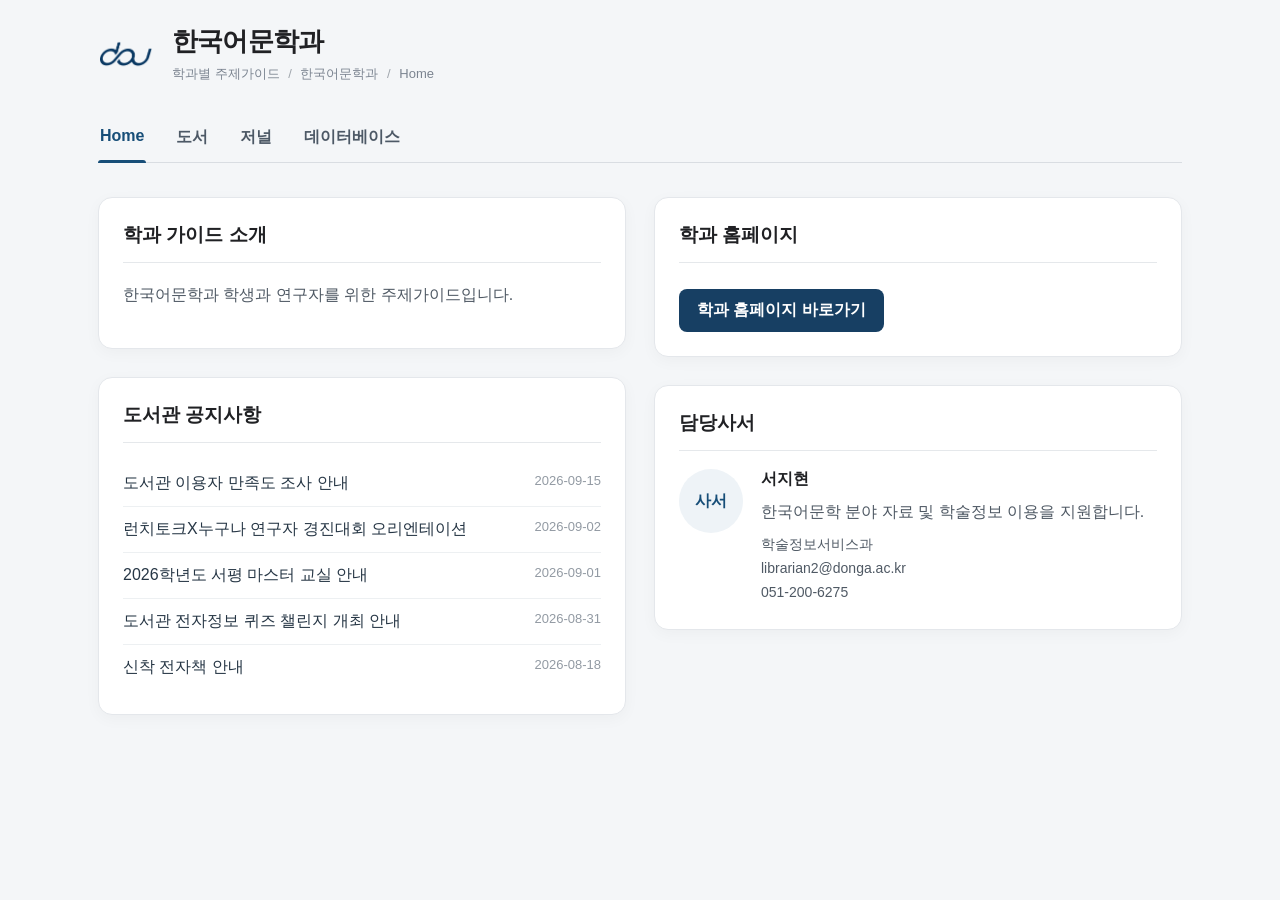
==== commit b2d19266: "도서페이지완료2" ====
--- a/public/guide/korean-language-literature/index.html
+++ b/public/guide/korean-language-literature/index.html
@@ -84,6 +84,76 @@
 
             <ul class="notice-list">
 
+                
+                <li>
+                    <a
+                        href="https://library.donga.ac.kr/community/notice/?pid=38039"
+                        target="_blank"
+                        rel="noopener"
+                    >
+                        도서관 이용자 만족도 조사 안내
+                    </a>
+
+                    <span>
+                        2026-09-15
+                    </span>
+                </li>
+                
+                <li>
+                    <a
+                        href="https://library.donga.ac.kr/community/notice/?pid=37751"
+                        target="_blank"
+                        rel="noopener"
+                    >
+                        런치토크X누구나 연구자 경진대회 오리엔테이션
+                    </a>
+
+                    <span>
+                        2026-09-02
+                    </span>
+                </li>
+                
+                <li>
+                    <a
+                        href="https://library.donga.ac.kr/community/notice/?pid=37622"
+                        target="_blank"
+                        rel="noopener"
+                    >
+                        2026학년도 서평 마스터 교실 안내
+                    </a>
+
+                    <span>
+                        2026-09-01
+                    </span>
+                </li>
+                
+                <li>
+                    <a
+                        href="https://library.donga.ac.kr/community/notice/?pid=37698"
+                        target="_blank"
+                        rel="noopener"
+                    >
+                        도서관 전자정보 퀴즈 챌린지 개최 안내
+                    </a>
+
+                    <span>
+                        2026-08-31
+                    </span>
+                </li>
+                
+                <li>
+                    <a
+                        href="https://library.donga.ac.kr/community/notice/?pid=37528"
+                        target="_blank"
+                        rel="noopener"
+                    >
+                        신착 전자책 안내
+                    </a>
+
+                    <span>
+                        2026-08-18
+                    </span>
+                </li>
                 
 
             </ul>
